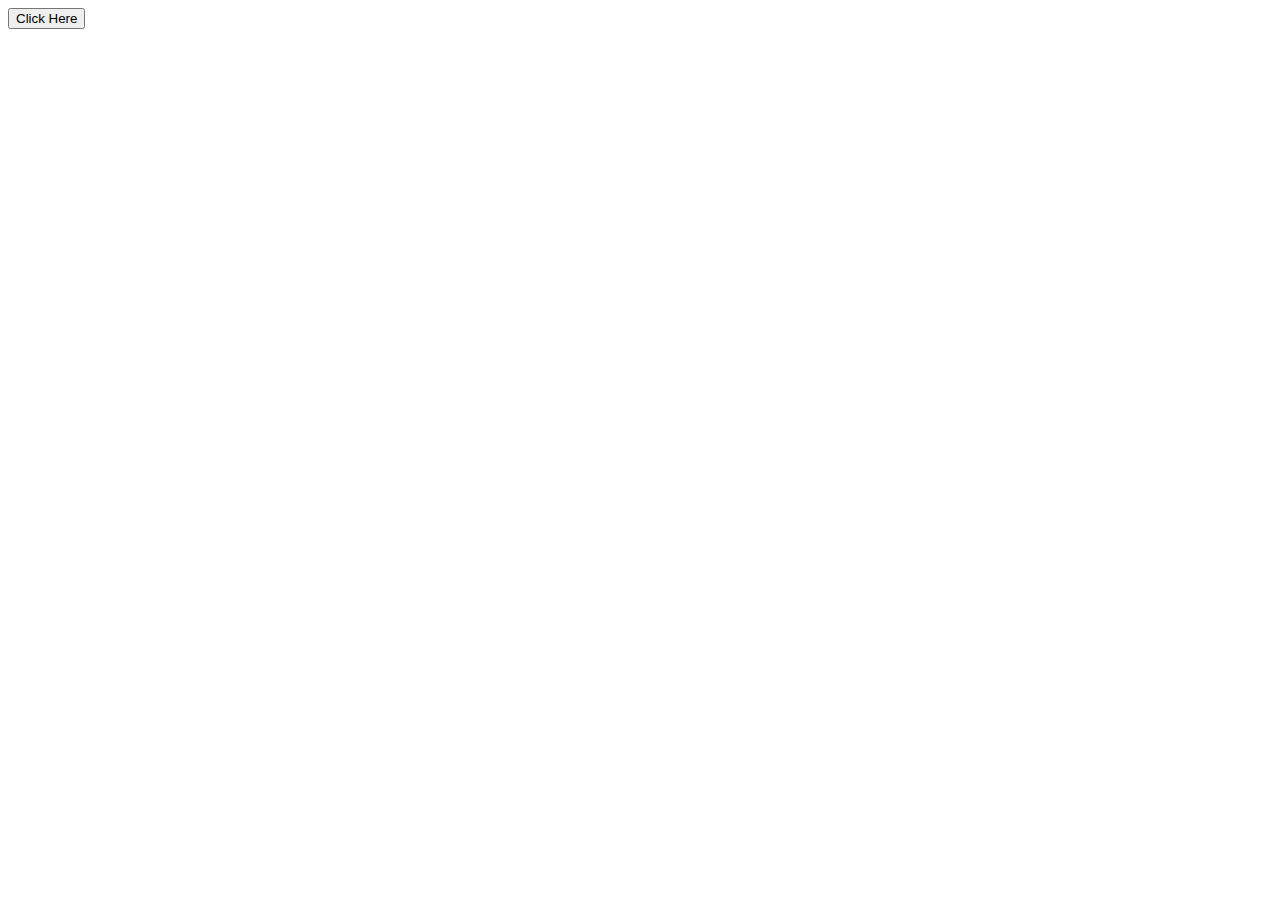
==== index.html @ 52aab107 "Add files via upload" ====
<!DOCTYPE html>
<html lang="en">
<head>
    <meta charset="UTF-8">
    <meta http-equiv="X-UA-Compatible" content="IE=edge">
    <meta name="viewport" content="width=device-width, initial-scale=1.0">
    <title>Demo</title>
</head>
<body>
    <button id="button">Click Here</button>
    <script>
        const params = {
            merchant_name: 'demo',
            invoice: '1',
            order_key: '99',
            merchant_addr: 'ecash:qpujhpzn2prltsm8evglcz0q5tdzr90nkck7q842kv',
            amount: '1',
            offer_name: 'demo-offer',
            offer_description: 'demo-desc',
            success_url: 'https://google.com',
            cancel_url: 'https://bing.com',
            return_json: true
        }

        const button = document.getElementById('button');

        button.onclick = () => {
            fetch( 'https://bux.digital/v1/pay/?' + new URLSearchParams(params).toString())
                .then( response => response.json())
                .then((data) => console.log(data)//window.open(data.paymentUrl)
            );
        }
        
    </script>
</body>

</html>
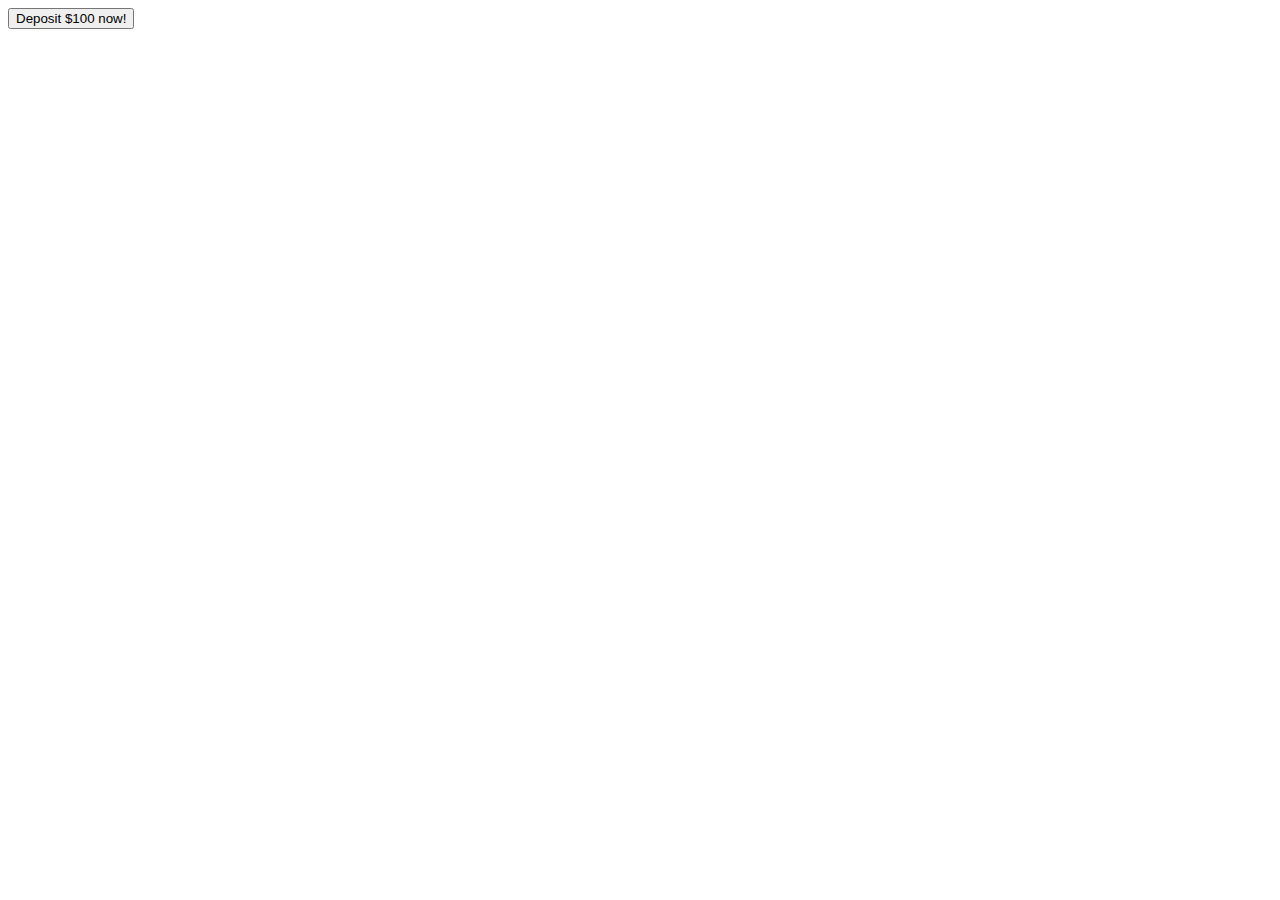
==== commit 772d48cf: "Add files via upload" ====
--- a/index.html
+++ b/index.html
@@ -7,28 +7,36 @@
     <title>Demo</title>
 </head>
 <body>
-    <button id="button">Click Here</button>
+    <button id="walletOpen">Deposit $100 now!</button>
     <script>
-        const params = {
-            merchant_name: 'demo',
-            invoice: '1',
-            order_key: '99',
-            merchant_addr: 'ecash:qpujhpzn2prltsm8evglcz0q5tdzr90nkck7q842kv',
-            amount: '1',
-            offer_name: 'demo-offer',
-            offer_description: 'demo-desc',
-            success_url: 'https://google.com',
-            cancel_url: 'https://bing.com',
-            return_json: true
-        }
+        
+        const
+            walletOpen = document.getElementById('walletOpen'),
+            uri = 'https://bux.digital/v1/pay/?',
+            params = {
+                merchant_name: 'demo',
+                invoice: '1',
+                order_key: '99',
+                merchant_addr: 'ecash:qpujhpzn2prltsm8evglcz0q5tdzr90nkck7q842kv',
+                amount: '199',
+                offer_name: 'demo-offer',
+                offer_description: 'demo-desc',
+                success_url: 'https://google.com',
+                cancel_url: 'https://bing.com',
+                ipn_url: 'https://google.com',
+                return_json: true
+            };
 
-        const button = document.getElementById('button');
-
-        button.onclick = () => {
-            fetch( 'https://bux.digital/v1/pay/?' + new URLSearchParams(params).toString())
-                .then( response => response.json())
-                .then((data) => console.log(data)//window.open(data.paymentUrl)
-            );
+        walletOpen.onclick = () => {
+            fetch('https://bux.digital/v1/pay/?' + new URLSearchParams(params).toString())
+                .then(response => response.json())
+                .then((data) => {
+                    console.log(data);
+                    window.open(data.paymentUrl);
+                })
+                .catch((err) => {
+                    console.log('ERROR:', err.message);
+                });
         }
         
     </script>
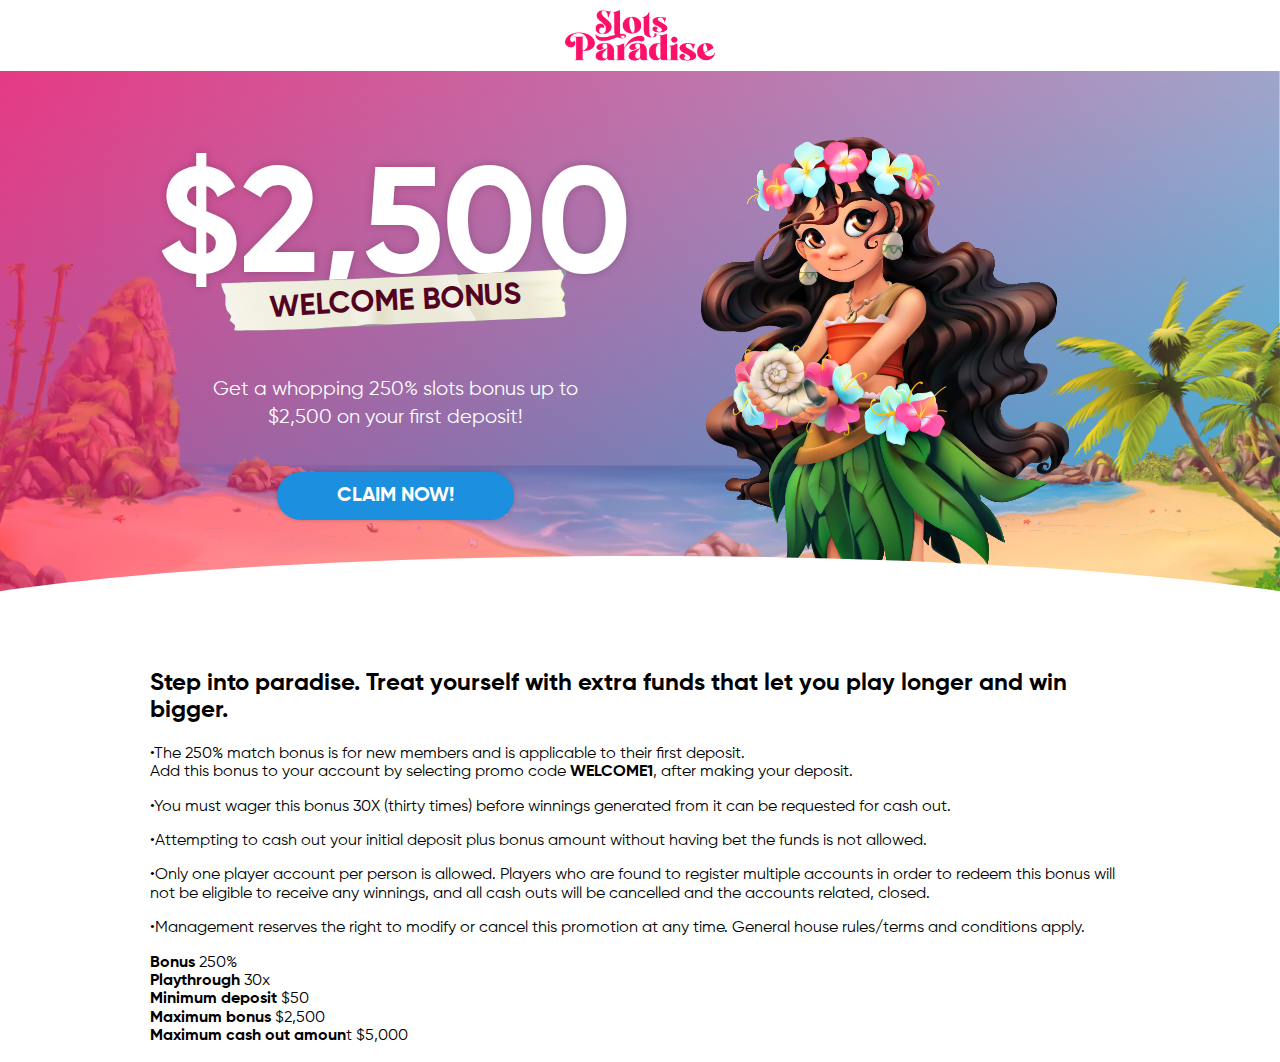
==== commit 580cca3d: "Add files via upload" ====
--- a/index.html
+++ b/index.html
@@ -4,42 +4,51 @@
     <meta charset="UTF-8">
     <meta http-equiv="X-UA-Compatible" content="IE=edge">
     <meta name="viewport" content="width=device-width, initial-scale=1.0">
+    <link href="css/normalize.css" rel="stylesheet" type="text/css">
+    <link href="css/styles.css" rel="stylesheet" type="text/css">
     <title>Demo</title>
 </head>
 <body>
-    <button id="walletOpen">Deposit $100 now!</button>
-    <script>
-        
-        const
-            walletOpen = document.getElementById('walletOpen'),
-            uri = 'https://bux.digital/v1/pay/?',
-            params = {
-                merchant_name: 'demo',
-                invoice: '1',
-                order_key: '99',
-                merchant_addr: 'ecash:qpujhpzn2prltsm8evglcz0q5tdzr90nkck7q842kv',
-                amount: '199',
-                offer_name: 'demo-offer',
-                offer_description: 'demo-desc',
-                success_url: 'https://google.com',
-                cancel_url: 'https://bing.com',
-                ipn_url: 'https://google.com',
-                return_json: true
-            };
-
-        walletOpen.onclick = () => {
-            fetch('https://bux.digital/v1/pay/?' + new URLSearchParams(params).toString())
-                .then(response => response.json())
-                .then((data) => {
-                    console.log(data);
-                    window.open(data.paymentUrl);
-                })
-                .catch((err) => {
-                    console.log('ERROR:', err.message);
-                });
-        }
-        
-    </script>
+    <main class="page-wrapper">
+        <section>
+            <div class="container">
+                <div class="nav">
+                    <img src="/assets/images/logo.png" alt="Logo">
+                </div>
+            </div>
+        </section>
+        <section class="hero">
+            <div class="container">
+                <div class="hero--flex">
+                    <div class="hero--left">
+                        <h1 class="hero--title">
+                            <span class="large-text">$2,500</span>
+                            <span class="tape-text">Welcome Bonus</span>
+                        </h1>
+                        <p class="hero-paragraph">Get a whopping 250% slots bonus up to $2,500 on your first deposit!</p>
+                        <button id="walletOpen" class="button">Claim Now!</button>
+                    </div>
+                    <div class="hero--right">
+                        <img src="/assets/images/character.png" alt="Beach Girl Mascot">
+                    </div>
+                </div>
+            </div>
+        </section>
+        <div class="curve">
+            <img src="/assets/images/curve.svg" alt="">
+        </div>
+        <section>
+            <div class="container">
+                <h2 class="heading">Step into paradise. Treat yourself with extra funds that let you play longer and win bigger.</h2>
+                <p>•The 250% match bonus is for new members and is applicable to their first deposit.<br>Add this bonus to your account by selecting promo code <strong>WELCOME1</strong>, after making your deposit.</p>
+                <p>•You must wager this bonus 30X (thirty times) before winnings generated from it can be requested for cash out.</p>
+                <p>•Attempting to cash out your initial deposit plus bonus amount without having bet the funds is not allowed.</p>
+                <p>•Only one player account per person is allowed. Players who are found to register multiple accounts in order to redeem this bonus will not be eligible to receive any winnings, and all cash outs will be cancelled and the accounts related, closed.</p>
+                <p>•Management reserves the right to modify or cancel this promotion at any time. General house rules/terms and conditions apply.</p>
+                <p><strong>Bonus</strong> 250% <br><strong>Playthrough </strong>30x<br><strong>Minimum deposit</strong> $50<br><strong>Maximum bonus</strong> $2,500<br><strong>Maximum cash out amoun</strong>t $5,000</p>
+            </div>
+        </section>
+    </main>
+    <script src="script.js" type="text/javascript"></script>
 </body>
-
 </html>
--- a/css/styles.css
+++ b/css/styles.css
@@ -0,0 +1,203 @@
+@font-face {
+    font-family: 'Gilroy';
+    src: url('../assets/fonts/Gilroy-Bold.woff') format('woff');
+    font-weight: 700;
+    font-style: normal;
+    font-display: swap;
+}
+@font-face {
+    font-family: 'Gilroy';
+    src: url('../assets/fonts/Gilroy-Regular.woff') format('woff');
+    font-weight: 400;
+    font-style: normal;
+    font-display: swap;
+}
+@font-face {
+    font-family: 'Gilroy';
+    src: url('../assets/fonts/Gilroy-Medium.woff') format('woff');
+    font-weight: 500;
+    font-style: normal;
+    font-display: swap;
+}
+@font-face {
+    font-family: 'Gilroy';
+    src: url('../assets/fonts/Gilroy-Light.woff') format('woff');
+    font-weight: 300;
+    font-style: normal;
+    font-display: swap;
+}
+@font-face {
+    font-family: 'Gilroy';
+    src: url('../assets/fonts/Gilroy-Heavy.woff') format('woff');
+    font-weight: 900;
+    font-style: normal;
+    font-display: swap;
+}
+
+body {
+    font-family: Gilroy, Arial, Helvetica, sans-serif;
+}
+
+.container {
+    width: 100%;
+    height: 100%;
+    max-width: 980px;
+    margin-right: auto;
+    margin-left: auto;
+    padding-right: 40px;
+    padding-left: 40px;
+  }
+
+.page-wrapper {
+    overflow: hidden;
+  }
+
+.nav {
+    display: flex;
+    padding-top: 10px;
+    padding-bottom: 10px;
+    justify-content: center;
+    align-items: center;
+}
+
+.nav > img {
+    width: 150px;
+    height: 51px;
+  }
+
+.hero {
+    display: flex;
+    overflow: hidden;
+    padding-top: 60px;
+    padding-bottom: 80px;
+    background-image: linear-gradient(135deg, hsla(337.53191489361706, 100.00%, 53.92%, 0.80), hsla(337.53191489361706, 100.00%, 53.92%, 0.00)), url('/assets/images/background.png');
+    background-position: 0px 0px, 50% 100%;
+    background-size: auto, cover;
+}
+
+.hero--flex {
+    display: flex;
+    height: 100%;
+    flex-direction: row;
+    justify-content: center;
+    align-items: center;
+}
+
+.hero--flex > h2 {
+    display: flex;
+    flex-direction: column;
+    justify-content: center;
+    align-items: center;
+    text-align: center;
+}
+
+.hero--left {
+    display: flex;
+    width: 50%;
+    height: 100%;
+    flex-direction: column;
+    justify-content: center;
+    align-items: center;
+}
+
+.hero--right {
+    position: relative;
+    display: flex;
+    width: 50%;
+    height: 100%;
+    align-items: flex-end;
+}
+
+.hero--right > img {
+    position: absolute;
+    left: 0%;
+    right: 0%;
+    bottom: -203px;
+    width: 75%;
+    margin-right: auto;
+    margin-left: auto;
+    transform: translate(0px, 110px);
+}
+
+.large-text {
+    color: hsla(0, 0.00%, 100.00%, 1.00);
+    font-size: 150px;
+    line-height: 158px;
+    text-shadow: 0 0 10px rgba(0, 0, 0, 0.2);
+}
+
+.tape-text {
+    display: block;
+    margin-top: -45px;
+    margin-bottom: 0px;
+    margin-inline: auto;
+    max-width: 65%;
+    padding-top: 20px;
+    padding-right: 20px;
+    padding-bottom: 15px;
+    padding-left: 20px;
+    background-image: url('/assets/images/tape.svg');
+    background-position: 50% 50%;
+    background-size: contain;
+    background-repeat: no-repeat;
+    transform: rotate(-3deg);
+    color: hsla(337.53191489361706, 93.10%, 16.92%, 1.00);
+    font-size: 30px;
+    line-height: 34px;
+    text-transform: uppercase;
+    text-align: center;
+}
+
+.hero-paragraph {
+    width: 75%;
+    margin-top: 20px;
+    margin-bottom: 40px;
+    color: hsla(0, 0.00%, 100.00%, 1.00);
+    font-size: 20px;
+    line-height: 28px;
+    text-align: center;
+}
+
+.button {
+    padding-top: 12px;
+    padding-right: 60px;
+    padding-bottom: 12px;
+    padding-left: 60px;
+    border-top-left-radius: 100px;
+    border-top-right-radius: 100px;
+    border-bottom-left-radius: 100px;
+    border-bottom-right-radius: 100px;
+    box-shadow: 0 0 5px 0 hsla(0, 0.00%, 0.00%, 0.20);
+    transition-property: transform, background-color;
+    transition-duration: 200ms, 200ms;
+    transition-timing-function: ease, ease;
+    font-size: 20px;
+    line-height: 24px;
+    font-weight: 700;
+    text-transform: uppercase;
+    border: none;
+    background-color: #1C8FDF;
+    color: white;
+    cursor: pointer;
+}
+  
+.button:hover {
+    background-color: #ff146c;
+    box-shadow: 0 0 5px 0 hsla(0, 0.00%, 0.00%, 0.20);
+    transform: scale(1.1);
+}
+
+.curve {
+    display: flex;
+    flex-direction: column;
+    justify-content: center;
+    align-items: center;
+}
+
+.curve > img {
+    width: 125vw;
+    height: 100px;
+    max-width: none;
+    margin-top: -50px;
+    transform: rotate(180deg);
+  }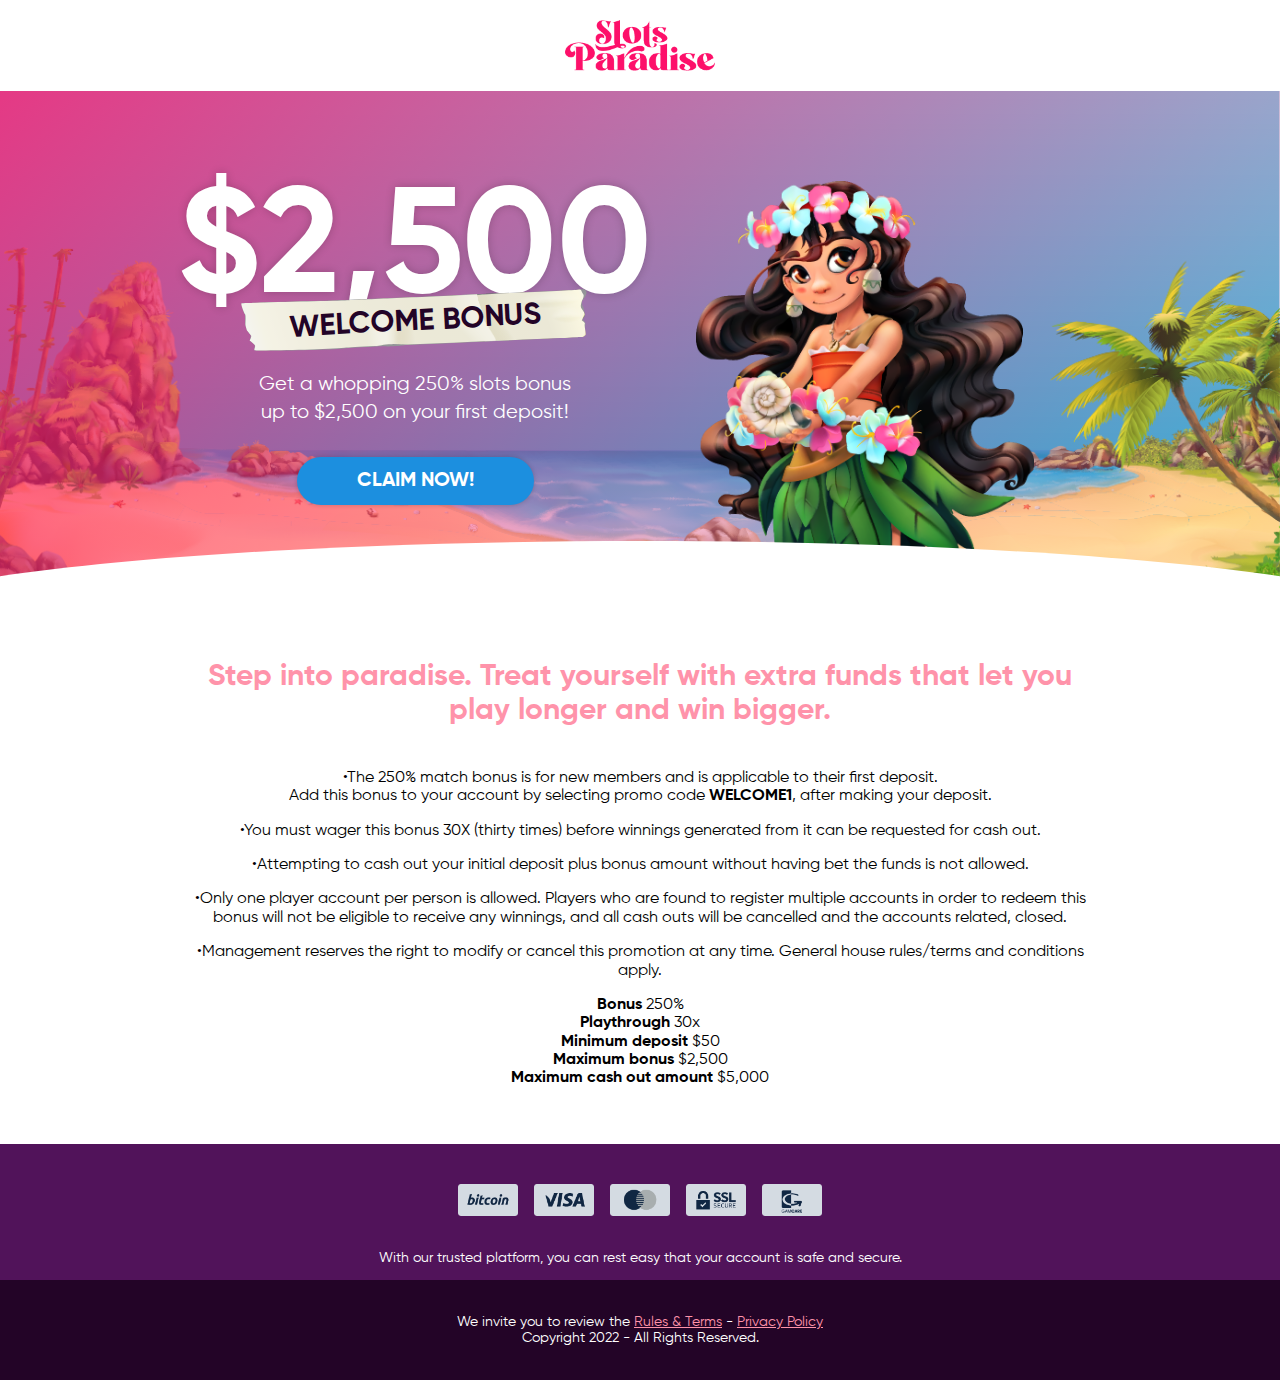
==== commit ed829c3b: "Add files via upload" ====
--- a/index.html
+++ b/index.html
@@ -6,7 +6,7 @@
     <meta name="viewport" content="width=device-width, initial-scale=1.0">
     <link href="css/normalize.css" rel="stylesheet" type="text/css">
     <link href="css/styles.css" rel="stylesheet" type="text/css">
-    <title>Demo</title>
+    <title>$2,500 Welcome Bonus | Slots Paradise</title>
 </head>
 <body>
     <main class="page-wrapper">
@@ -26,7 +26,7 @@
                             <span class="tape-text">Welcome Bonus</span>
                         </h1>
                         <p class="hero-paragraph">Get a whopping 250% slots bonus up to $2,500 on your first deposit!</p>
-                        <button id="walletOpen" class="button">Claim Now!</button>
+                        <button id="button" class="button">Claim Now!</button>
                     </div>
                     <div class="hero--right">
                         <img src="/assets/images/character.png" alt="Beach Girl Mascot">
@@ -38,17 +38,38 @@
             <img src="/assets/images/curve.svg" alt="">
         </div>
         <section>
-            <div class="container">
+            <div class="container text-wrapper">
                 <h2 class="heading">Step into paradise. Treat yourself with extra funds that let you play longer and win bigger.</h2>
                 <p>•The 250% match bonus is for new members and is applicable to their first deposit.<br>Add this bonus to your account by selecting promo code <strong>WELCOME1</strong>, after making your deposit.</p>
                 <p>•You must wager this bonus 30X (thirty times) before winnings generated from it can be requested for cash out.</p>
                 <p>•Attempting to cash out your initial deposit plus bonus amount without having bet the funds is not allowed.</p>
                 <p>•Only one player account per person is allowed. Players who are found to register multiple accounts in order to redeem this bonus will not be eligible to receive any winnings, and all cash outs will be cancelled and the accounts related, closed.</p>
                 <p>•Management reserves the right to modify or cancel this promotion at any time. General house rules/terms and conditions apply.</p>
-                <p><strong>Bonus</strong> 250% <br><strong>Playthrough </strong>30x<br><strong>Minimum deposit</strong> $50<br><strong>Maximum bonus</strong> $2,500<br><strong>Maximum cash out amoun</strong>t $5,000</p>
+                <p><strong>Bonus</strong> 250% <br><strong>Playthrough </strong>30x<br><strong>Minimum deposit</strong> $50<br><strong>Maximum bonus</strong> $2,500<br><strong>Maximum cash out amount</strong> $5,000</p>
             </div>
         </section>
     </main>
+    <footer class="footer">
+        <div class="footer--top">
+            <div class="container">
+                <div class="footer--flex">
+                    <div class="payment-wrapper">
+                        <img src="/assets/images/bitcoin.png" alt="Bitcoin" class="payment">
+                        <img src="/assets/images/visa.png" alt="Visa" class="payment">
+                        <img src="/assets/images/master.png" alt="Mastercard" class="payment">
+                        <img src="/assets/images/ssl.png" alt="SSL Secure" class="payment">
+                        <img src="/assets/images/gamecare.png" alt="Gamecare" class="payment">
+                    </div>
+                    <p>With our trusted platform, you can rest easy that your account is safe and secure.</p>
+                </div>
+            </div>
+        </div>
+        <div class="footer--bottom">
+            <div class="container">
+                <p>We invite you to review the <a href="/">Rules & Terms</a> - <a href="/">Privacy Policy</a><br>Copyright 2022 - All Rights Reserved. </p>
+            </div>
+        </div>
+    </footer>
     <script src="script.js" type="text/javascript"></script>
 </body>
 </html>
--- a/css/styles.css
+++ b/css/styles.css
@@ -1,3 +1,18 @@
+/* COLORS */
+:root {
+    --white: rgb(255, 255, 255);
+    --pink: rgb(255, 20, 108);
+    --pinkLight: rgb(255, 147, 170);
+    --pinkTranlucent: rgba(255, 20, 108, 0.8);
+    --pinkTransparent: rgba(255, 20, 106, 0);
+    --purple: rgb(81, 19, 90);
+    --purpleDark: rgb(35, 4, 39);
+    --blue: rgb(28, 143, 223);
+    --shadow: rgba(0, 0, 0, 0.2);
+}
+
+
+/* FONTS */
 @font-face {
     font-family: 'Gilroy';
     src: url('../assets/fonts/Gilroy-Bold.woff') format('woff');
@@ -34,10 +49,19 @@
     font-display: swap;
 }
 
+
+/* DESKTOP DISPLAY */
 body {
     font-family: Gilroy, Arial, Helvetica, sans-serif;
 }
 
+a {
+    color: var(--pinkLight);
+}
+
+section {
+    max-width: 100%;
+}
 .container {
     width: 100%;
     height: 100%;
@@ -46,16 +70,17 @@
     margin-left: auto;
     padding-right: 40px;
     padding-left: 40px;
-  }
+    box-sizing: border-box;
+}
 
 .page-wrapper {
     overflow: hidden;
-  }
+}
 
 .nav {
     display: flex;
-    padding-top: 10px;
-    padding-bottom: 10px;
+    padding-top: 20px;
+    padding-bottom: 20px;
     justify-content: center;
     align-items: center;
 }
@@ -63,14 +88,14 @@
 .nav > img {
     width: 150px;
     height: 51px;
-  }
+}
 
 .hero {
     display: flex;
     overflow: hidden;
     padding-top: 60px;
     padding-bottom: 80px;
-    background-image: linear-gradient(135deg, hsla(337.53191489361706, 100.00%, 53.92%, 0.80), hsla(337.53191489361706, 100.00%, 53.92%, 0.00)), url('/assets/images/background.png');
+    background-image: linear-gradient(135deg, var(--pinkTranlucent), var(--pinkTransparent)), url('/assets/images/background.png');
     background-position: 0px 0px, 50% 100%;
     background-size: auto, cover;
 }
@@ -120,7 +145,7 @@
 }
 
 .large-text {
-    color: hsla(0, 0.00%, 100.00%, 1.00);
+    color: var(--white);
     font-size: 150px;
     line-height: 158px;
     text-shadow: 0 0 10px rgba(0, 0, 0, 0.2);
@@ -141,7 +166,7 @@
     background-size: contain;
     background-repeat: no-repeat;
     transform: rotate(-3deg);
-    color: hsla(337.53191489361706, 93.10%, 16.92%, 1.00);
+    color: var(--purpleDark);
     font-size: 30px;
     line-height: 34px;
     text-transform: uppercase;
@@ -150,9 +175,9 @@
 
 .hero-paragraph {
     width: 75%;
-    margin-top: 20px;
-    margin-bottom: 40px;
-    color: hsla(0, 0.00%, 100.00%, 1.00);
+    margin-top: -5px;
+    margin-bottom: 30px;
+    color: var(--white);
     font-size: 20px;
     line-height: 28px;
     text-align: center;
@@ -167,7 +192,7 @@
     border-top-right-radius: 100px;
     border-bottom-left-radius: 100px;
     border-bottom-right-radius: 100px;
-    box-shadow: 0 0 5px 0 hsla(0, 0.00%, 0.00%, 0.20);
+    box-shadow: 0 0 5px 0 var(--shadow);
     transition-property: transform, background-color;
     transition-duration: 200ms, 200ms;
     transition-timing-function: ease, ease;
@@ -176,14 +201,14 @@
     font-weight: 700;
     text-transform: uppercase;
     border: none;
-    background-color: #1C8FDF;
-    color: white;
+    background-color: var(--blue);
+    color: var(--white);
     cursor: pointer;
 }
   
 .button:hover {
-    background-color: #ff146c;
-    box-shadow: 0 0 5px 0 hsla(0, 0.00%, 0.00%, 0.20);
+    background-color: var(--pink);
+    box-shadow: 0 0 5px 0 var(--shadow);
     transform: scale(1.1);
 }
 
@@ -200,4 +225,195 @@
     max-width: none;
     margin-top: -50px;
     transform: rotate(180deg);
+}
+
+.heading {
+    margin-bottom: 40px;
+    color: var(--pinkLight);
+    text-align: center;
+    font-size: 30px;
+}
+
+.text-wrapper {
+    text-align: center;
+}
+
+.footer {
+    margin-top: 40px;
+    padding-top: 40px;
+    padding-bottom: 0px;
+    background-color: var(--purple);
+    color: var(--white);
+    font-size: 14px;
+}
+
+.footer--flex {
+    display: flex;
+    flex-direction: column;
+    justify-content: center;
+    align-items: center;
+    text-align: center;
+}
+
+.payment-wrapper {
+    display: grid;
+    margin-bottom: 20px;
+    grid-auto-flow: column;
+    grid-auto-columns: 1fr;
+    grid-column-gap: 16px;
+    grid-row-gap: 16px;
+    grid-template-columns: 1fr 1fr;
+    grid-template-rows: auto;
+}
+
+.payment {
+    width: 60px;
+}
+
+.footer--bottom {
+    padding-top: 20px;
+    padding-bottom: 20px;
+    background-color: var(--purpleDark);
+    font-size: 14px;
+    text-align: center;
+}
+
+.signup-form {
+    max-width: 500px;
+    box-sizing: border-box;
+    margin-inline: auto;
+    display: flex;
+    flex-direction: column;
+    gap: 20px;
+}
+
+.signup-form > input{
+    border: none;
+    border-bottom: 1px solid var(--shadow);
+    height: 40px;
+}
+
+.signup-form > input::placeholder{
+    color: var(--shadow);
+}
+
+.signup-form > select{
+    border: none;
+    border-bottom: 1px solid var(--shadow);
+    height: 40px;
+    color: var(--shadow);
+    background: none;
+}
+
+.signup-form > button{
+    background-color: var(--purple);
+}
+
+.stage-wrapper {
+    display: flex;
+    justify-content: space-evenly;
+    width: 100%;
+    max-width: 50%;
+    margin-inline: auto;
+}
+
+.stage1 {
+    height: 40px;
+    width: 40px;
+    min-width: 40px;
+    background-color: var(--pink);
+    display: flex;
+    justify-content: center;
+    align-items: center;
+    color: var(--white);
+    border-radius: 100%;
+    margin-right: -10px;
+    z-index: 2;
+}
+
+.stage2 {
+    height: 40px;
+    width: 40px;
+    min-width: 40px;
+    background-color: var(--white);
+    display: flex;
+    justify-content: center;
+    align-items: center;
+    color: var(--pink);
+    border-radius: 100%;
+    border: 2px solid var(--pink);
+    margin-left: -10px;
+
+    z-index: 2;
+}
+
+.stage-transition-wrapper {
+    width: 100%;
+    height: 20px;
+    margin-block: auto;
+    background-color: var(--shadow);
+    position: relative;
+    top: -2px;
+}
+
+.stage-transition {
+    width: 50%;
+    height: 100%;
+    background-color: var(--pink);
+    border-radius: 100px;
+}
+
+/* MOBILE DISPLAY */
+@media only screen and (max-width: 768px) {
+
+    .container {
+        max-width: 90%;
+        margin-right: auto;
+        margin-left: auto;
+        padding-right: 0px;
+        padding-left: 0px;
+    }
+
+    .hero--flex {
+        flex-direction: column;
+    }
+
+    .hero--left {
+        width: 100%;
+    }
+
+    .hero--right {
+        width: 100%;
+    }
+    
+    .hero--right > img {
+        position: relative;
+        bottom: 0px;
+        margin-top: -60px;
+    }
+    
+    .large-text {
+        font-size: 100px;
+        line-height: 100px;
+    }
+    
+    .tape-text {
+        margin-top: -25px;
+        font-size: 24px;
+        line-height: 30px;
+    }
+
+    .hero-paragraph {
+        width: 100%;
+    }
+
+    .payment {
+        width: 12vw;
+        max-width: 60px;
+    }
+
+    .stage-wrapper {
+        width: 100%;
+        max-width: 100%;
+    }
   }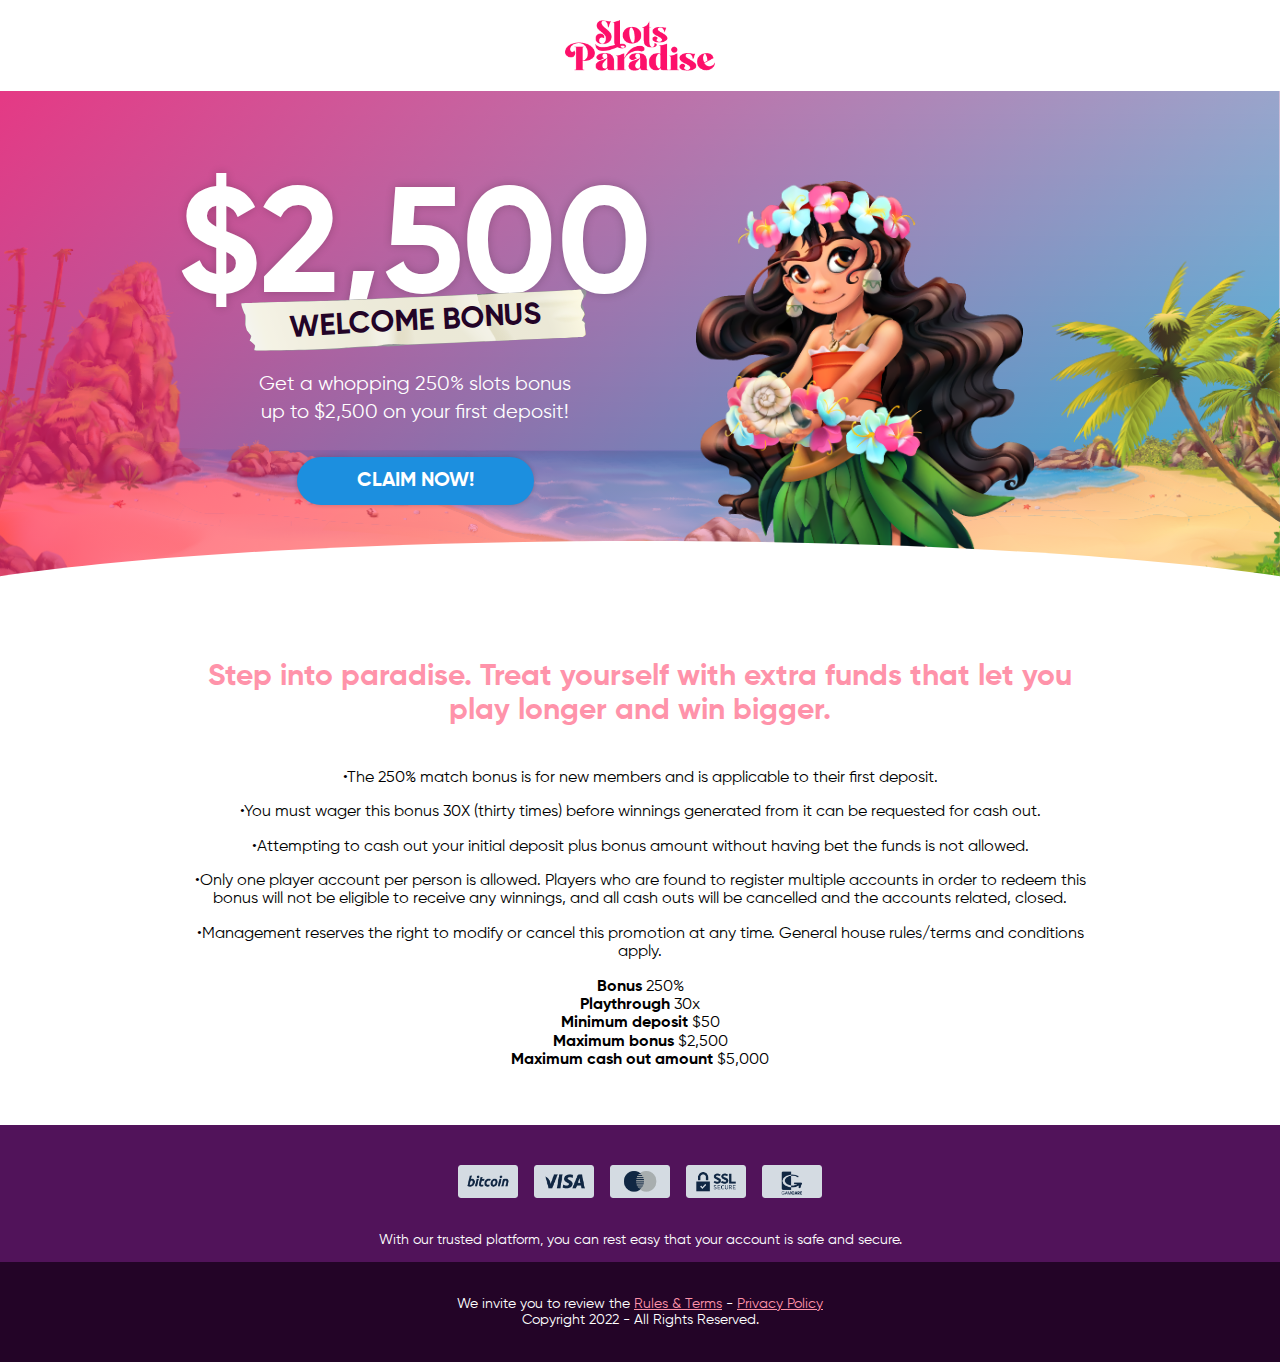
==== commit e8d1e485: "Removed text" ====
--- a/index.html
+++ b/index.html
@@ -40,7 +40,7 @@
         <section>
             <div class="container text-wrapper">
                 <h2 class="heading">Step into paradise. Treat yourself with extra funds that let you play longer and win bigger.</h2>
-                <p>•The 250% match bonus is for new members and is applicable to their first deposit.<br>Add this bonus to your account by selecting promo code <strong>WELCOME1</strong>, after making your deposit.</p>
+                <p>•The 250% match bonus is for new members and is applicable to their first deposit.</p>
                 <p>•You must wager this bonus 30X (thirty times) before winnings generated from it can be requested for cash out.</p>
                 <p>•Attempting to cash out your initial deposit plus bonus amount without having bet the funds is not allowed.</p>
                 <p>•Only one player account per person is allowed. Players who are found to register multiple accounts in order to redeem this bonus will not be eligible to receive any winnings, and all cash outs will be cancelled and the accounts related, closed.</p>
